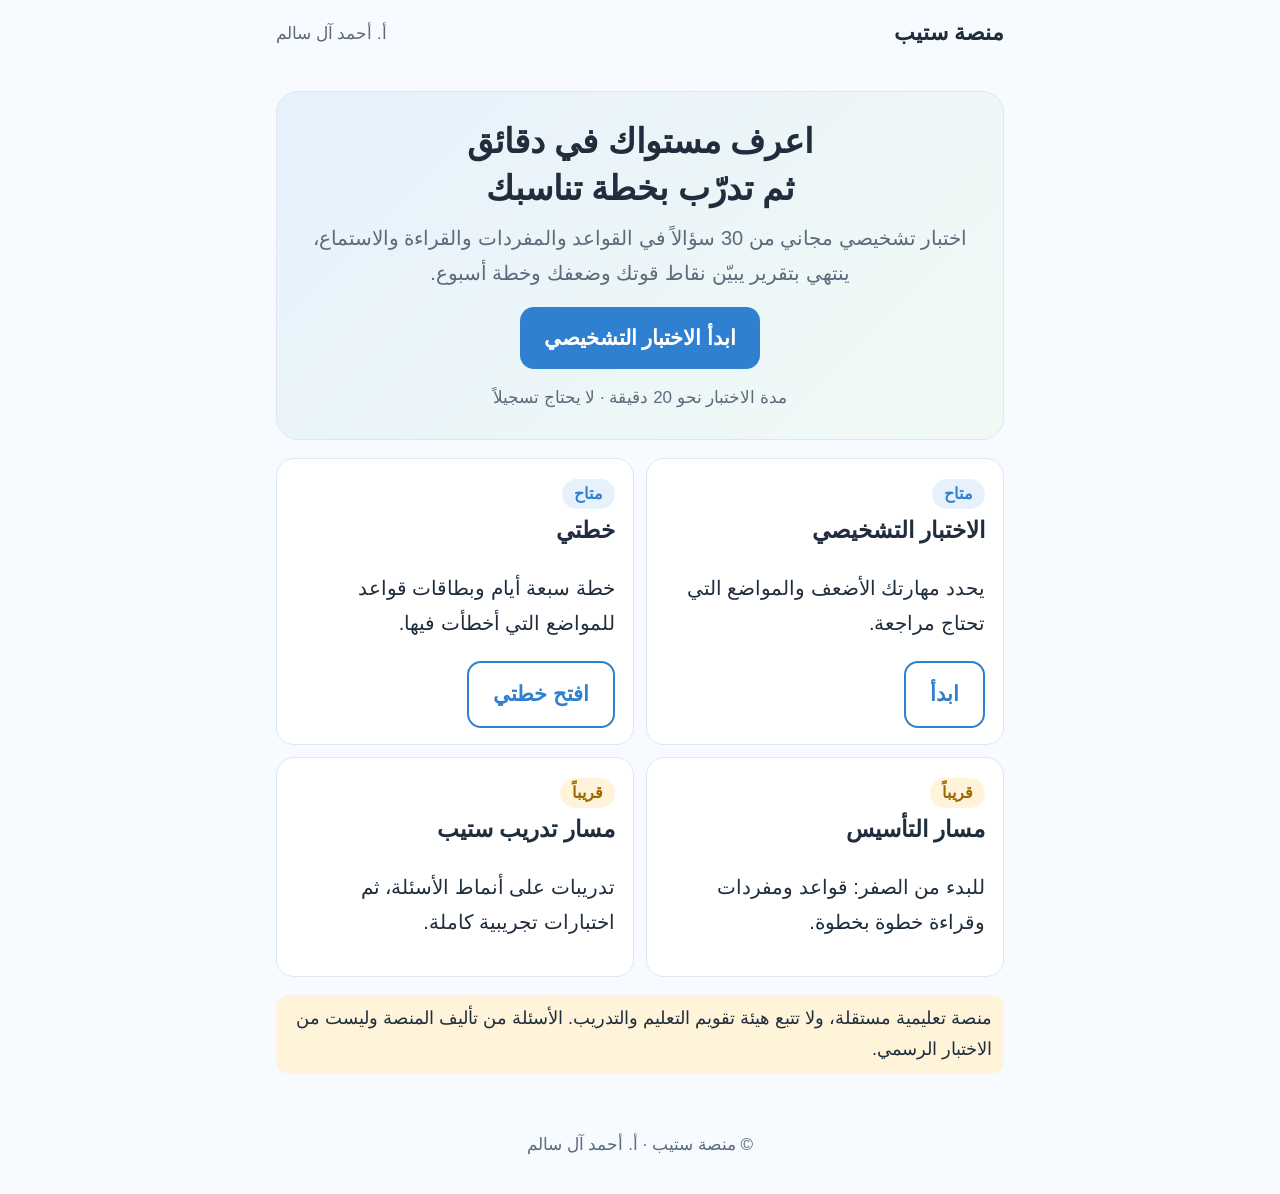
==== index.html @ e961922a "First version: home, diagnostic test, personal plan Co-Authored-By: Claude Sonnet 5.5 <noreply@anthr" ====
<!doctype html>
<html lang="ar" dir="rtl"><head><meta charset="utf-8"><meta name="viewport" content="width=device-width,initial-scale=1">
<title>منصة ستيب · تأسيس وتدريب</title>
<meta name="description" content="اختبار تشخيصي مجاني يكشف نقاط ضعفك في اللغة الإنجليزية، ثم خطة تدريب خاصة بك.">
<link rel="stylesheet" href="assets/style.css"></head><body>
<header class="top"><a href="./">منصة ستيب</a><small>أ. أحمد آل سالم</small></header>
<main class="wrap">
<section class="hero">
<h1>اعرف مستواك في دقائق<br>ثم تدرّب بخطة تناسبك</h1>
<p>اختبار تشخيصي مجاني من 30 سؤالاً في القواعد والمفردات والقراءة والاستماع، ينتهي بتقرير يبيّن نقاط قوتك وضعفك وخطة أسبوع.</p>
<a class="btn" href="test.html">ابدأ الاختبار التشخيصي</a>
<p style="margin:14px 0 0;font-size:.85rem">مدة الاختبار نحو 20 دقيقة · لا يحتاج تسجيلاً</p>
</section>
<div class="grid two">
<div class="card"><span class="tag">متاح</span><h3>الاختبار التشخيصي</h3><p>يحدد مهارتك الأضعف والمواضع التي تحتاج مراجعة.</p><a class="btn sec" href="test.html">ابدأ</a></div>
<div class="card"><span class="tag">متاح</span><h3>خطتي</h3><p>خطة سبعة أيام وبطاقات قواعد للمواضع التي أخطأت فيها.</p><a class="btn sec" href="plan.html">افتح خطتي</a></div>
<div class="card"><span class="tag soon">قريباً</span><h3>مسار التأسيس</h3><p>للبدء من الصفر: قواعد ومفردات وقراءة خطوة بخطوة.</p></div>
<div class="card"><span class="tag soon">قريباً</span><h3>مسار تدريب ستيب</h3><p>تدريبات على أنماط الأسئلة، ثم اختبارات تجريبية كاملة.</p></div>
</div>
<p class="note" style="margin-top:18px">منصة تعليمية مستقلة، ولا تتبع هيئة تقويم التعليم والتدريب. الأسئلة من تأليف المنصة وليست من الاختبار الرسمي.</p>
</main>
<footer>© منصة ستيب · أ. أحمد آل سالم</footer>
</body></html>
---- assets/style.css ----
:root{--bg:#f7fbff;--card:#fff;--ink:#1f2d3d;--mut:#5b6b7c;--line:#dbe7f3;--p:#2f80d1;--pl:#e6f1fc;--ok:#2e9e6b;--okl:#e4f6ec;--bad:#d9534f;--badl:#fdeaea;--warn:#e0a020;--warnl:#fff4d9}
*{box-sizing:border-box}
html{font-size:20px}
body{margin:0;background:var(--bg);color:var(--ink);font-family:"Tajawal","Segoe UI",Tahoma,Arial,sans-serif;line-height:1.75}
.wrap{max-width:760px;margin:0 auto;padding:16px}
header.top{display:flex;align-items:center;justify-content:space-between;padding:14px 16px;max-width:760px;margin:0 auto}
header.top a{color:var(--ink);text-decoration:none;font-weight:800;font-size:1.1rem}
header.top small{color:var(--mut)}
.hero{background:linear-gradient(135deg,#e6f1fc,#f1faf5);border:1px solid var(--line);border-radius:22px;padding:26px 20px;text-align:center;margin:8px 0 18px}
.hero h1{margin:0 0 8px;font-size:1.7rem;line-height:1.4}
.hero p{margin:0 0 16px;color:var(--mut)}
.btn{display:inline-block;background:var(--p);color:#fff;border:0;border-radius:14px;padding:13px 24px;font-size:1.05rem;font-weight:800;text-decoration:none;cursor:pointer;font-family:inherit}
.btn.sec{background:#fff;color:var(--p);border:2px solid var(--p)}
.btn.ok{background:var(--ok)}
.btn:disabled{opacity:.45;cursor:default}
.grid{display:grid;grid-template-columns:1fr;gap:12px}
@media(min-width:640px){.grid.two{grid-template-columns:1fr 1fr}}
.card{background:var(--card);border:1px solid var(--line);border-radius:18px;padding:16px 18px}
.card h2,.card h3{margin:0 0 6px}
.tag{display:inline-block;background:var(--pl);color:var(--p);border-radius:20px;padding:1px 12px;font-size:.8rem;font-weight:700}
.tag.soon{background:var(--warnl);color:#9a6a00}
.en{direction:ltr;text-align:left;unicode-bidi:isolate}
.q{font-size:1.15rem;margin:8px 0 14px}
.opts{display:grid;gap:10px}
.opt{direction:ltr;text-align:left;background:#fff;border:2px solid var(--line);border-radius:14px;padding:12px 14px;font-size:1.05rem;cursor:pointer;font-family:inherit;color:var(--ink)}
.opt:hover{border-color:var(--p)}
.opt.sel{border-color:var(--p);background:var(--pl)}
.bar{height:12px;background:#e8eef5;border-radius:10px;overflow:hidden}
.bar>i{display:block;height:100%;background:var(--p);border-radius:10px;transition:width .3s}
.nav{display:flex;justify-content:space-between;gap:10px;margin-top:16px;direction:ltr}
.pass{direction:ltr;text-align:left;background:#fffdf3;border:1px solid #f0e6b8;border-radius:14px;padding:12px 14px;margin-bottom:12px;font-size:1rem}
.skill{margin:12px 0}
.skill .row{display:flex;justify-content:space-between;font-weight:700}
.skill .bar>i.low{background:var(--bad)}.skill .bar>i.mid{background:var(--warn)}.skill .bar>i.high{background:var(--ok)}
.rule{border-right:5px solid var(--p);background:#fff;border-radius:12px;padding:10px 14px;margin:10px 0;border:1px solid var(--line);border-right:5px solid var(--p)}
.rule b{color:var(--p)}
.day{display:flex;gap:12px;align-items:flex-start;padding:10px 0;border-bottom:1px dashed var(--line)}
.day:last-child{border:0}
.day .n{background:var(--pl);color:var(--p);font-weight:800;border-radius:12px;min-width:68px;text-align:center;padding:2px 6px}
footer{text-align:center;color:var(--mut);font-size:.85rem;padding:22px 16px 34px}
.note{background:var(--warnl);border-radius:12px;padding:8px 12px;font-size:.9rem}
.audio{display:flex;gap:10px;align-items:center;flex-wrap:wrap;margin-bottom:12px}
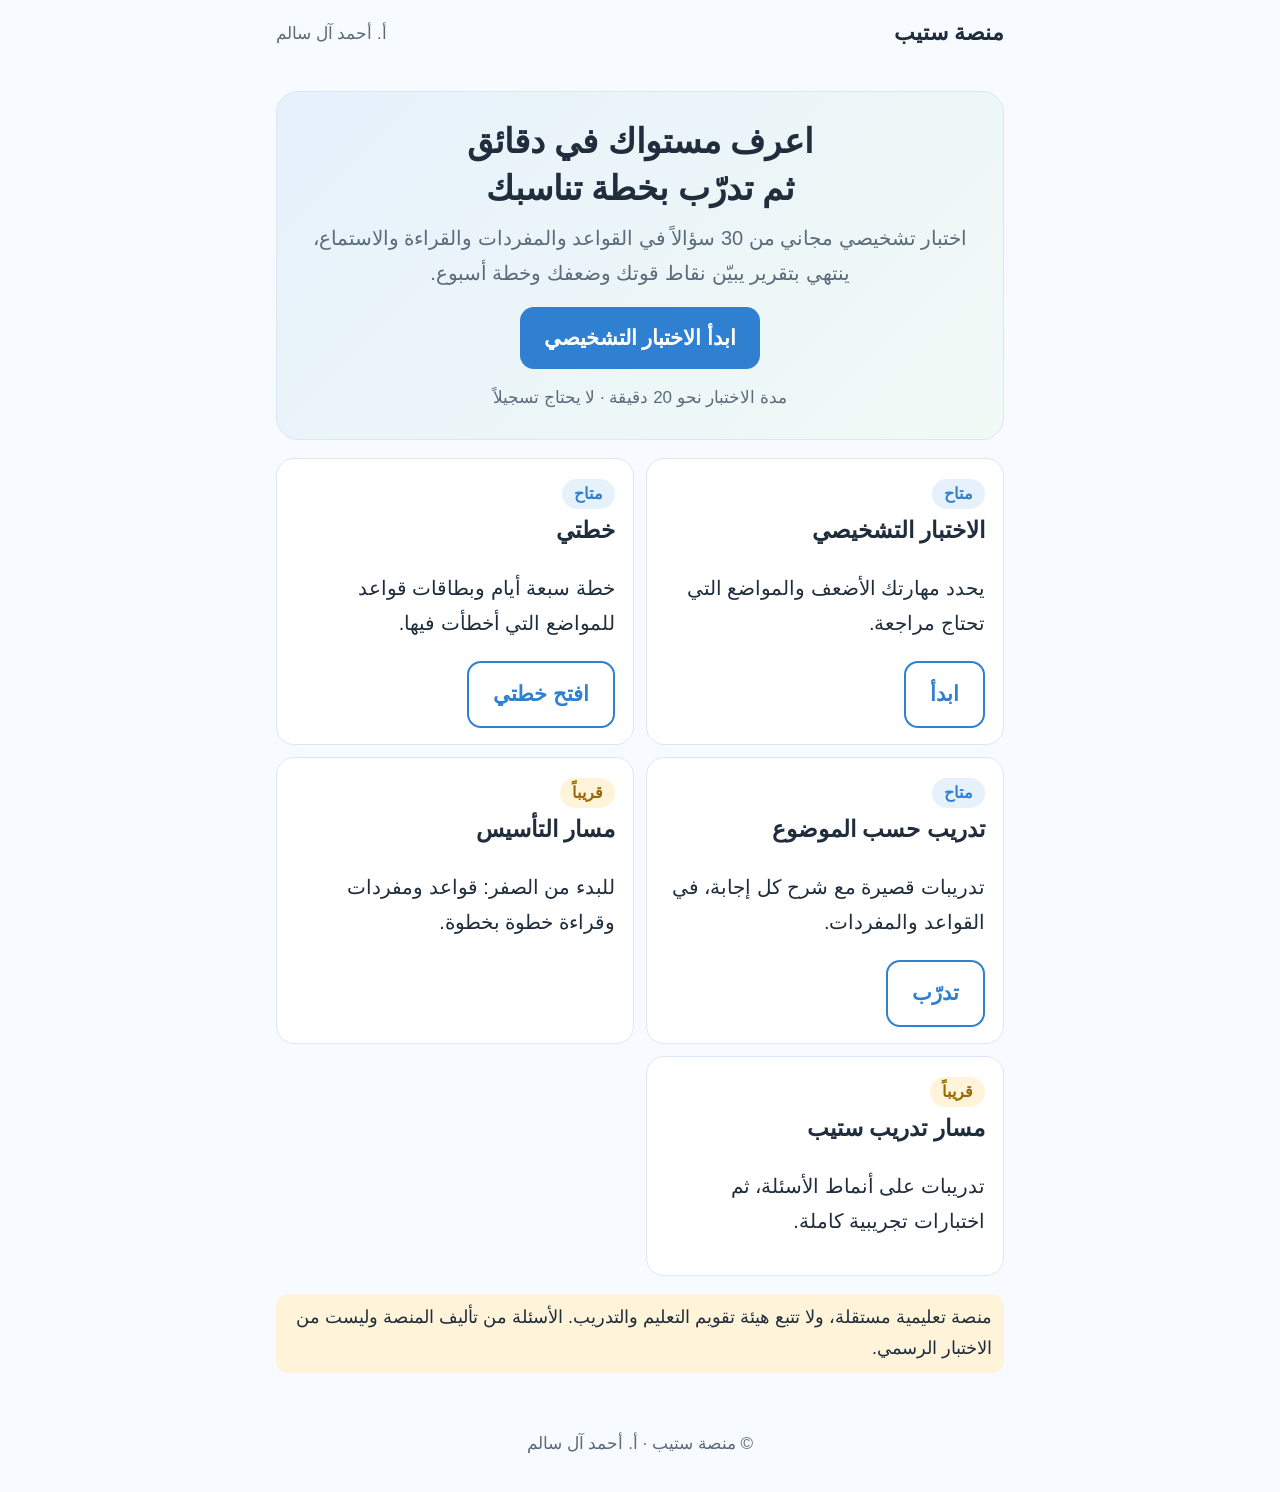
==== commit fd9e5ede: "Add topic practice (11 grammar topics + vocab) with explanations Co-Authored-By: Claude Sonnet 5.5 <" ====
--- a/index.html
+++ b/index.html
@@ -14,6 +14,7 @@
 <div class="grid two">
 <div class="card"><span class="tag">متاح</span><h3>الاختبار التشخيصي</h3><p>يحدد مهارتك الأضعف والمواضع التي تحتاج مراجعة.</p><a class="btn sec" href="test.html">ابدأ</a></div>
 <div class="card"><span class="tag">متاح</span><h3>خطتي</h3><p>خطة سبعة أيام وبطاقات قواعد للمواضع التي أخطأت فيها.</p><a class="btn sec" href="plan.html">افتح خطتي</a></div>
+<div class="card"><span class="tag">متاح</span><h3>تدريب حسب الموضوع</h3><p>تدريبات قصيرة مع شرح كل إجابة، في القواعد والمفردات.</p><a class="btn sec" href="practice.html">تدرّب</a></div>
 <div class="card"><span class="tag soon">قريباً</span><h3>مسار التأسيس</h3><p>للبدء من الصفر: قواعد ومفردات وقراءة خطوة بخطوة.</p></div>
 <div class="card"><span class="tag soon">قريباً</span><h3>مسار تدريب ستيب</h3><p>تدريبات على أنماط الأسئلة، ثم اختبارات تجريبية كاملة.</p></div>
 </div>
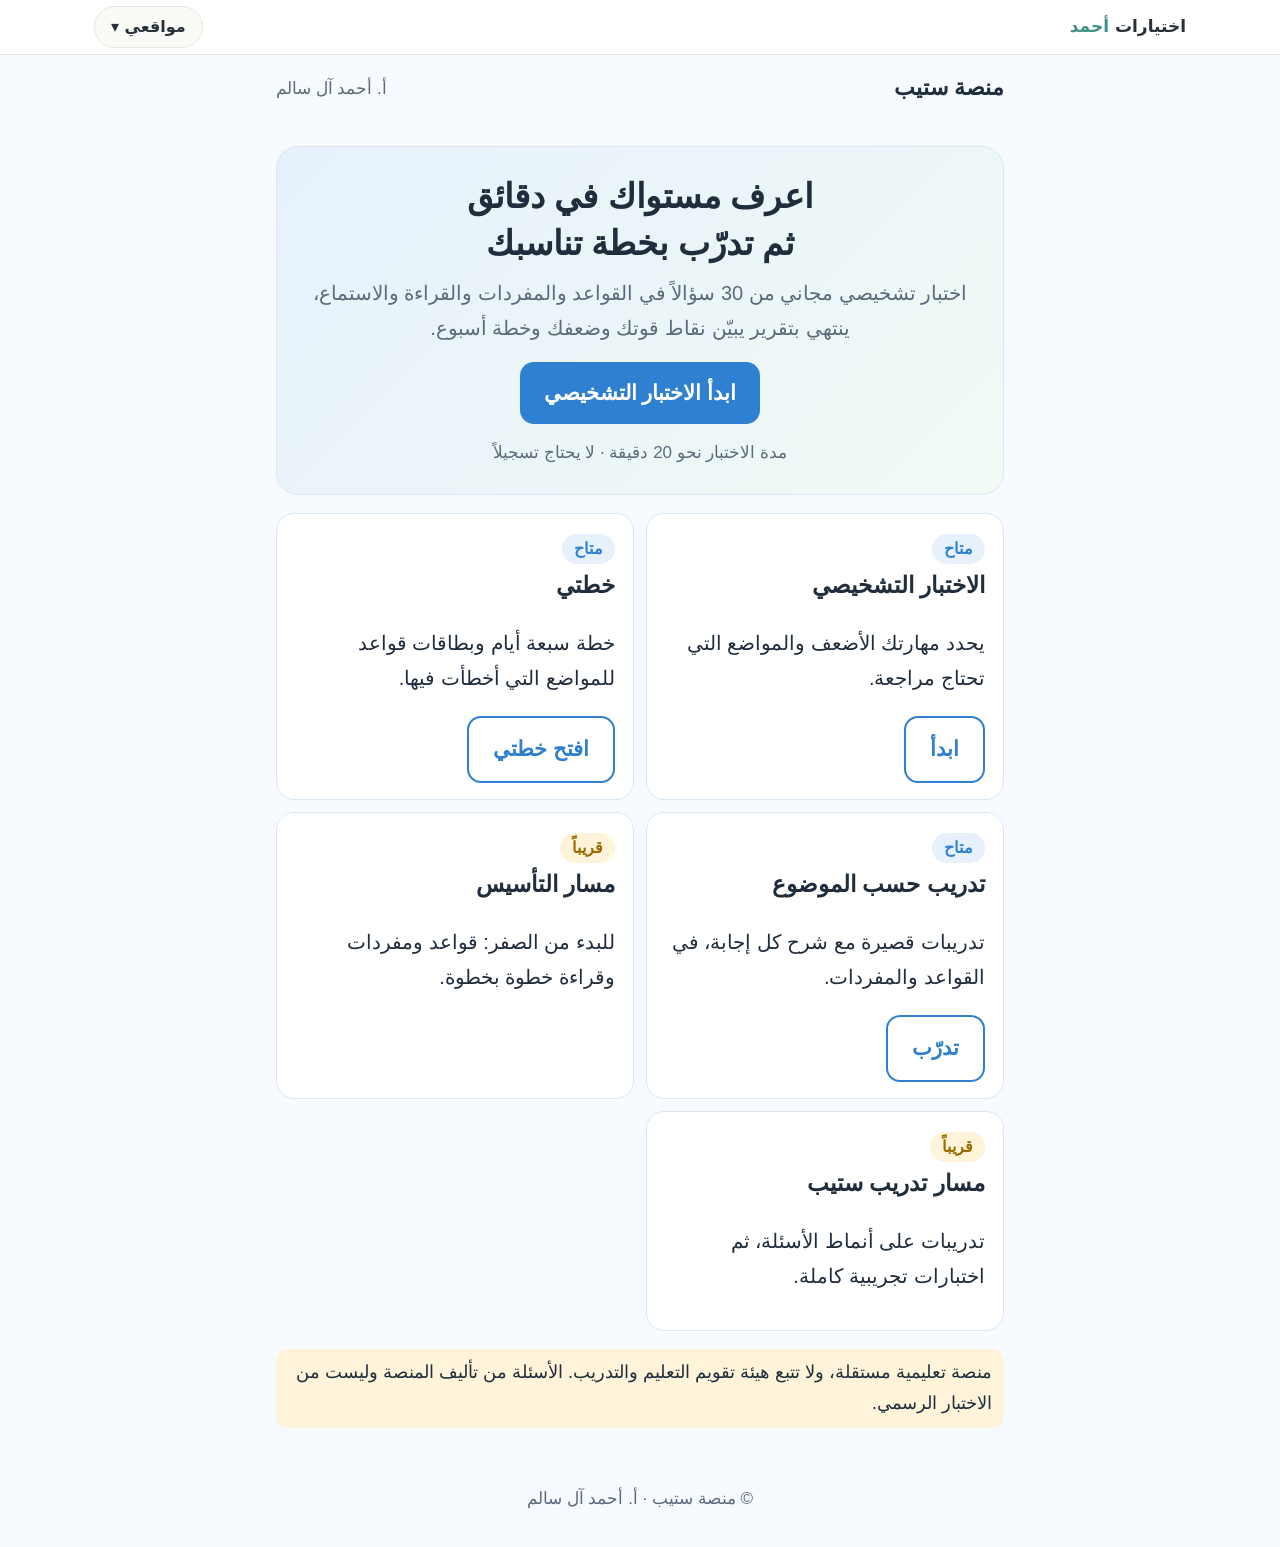
==== commit 0685f3ee: "Add unified Ahmed Choices top bar (My sites menu) Co-Authored-By: Claude Sonnet 5.5 <noreply@anthrop" ====
--- a/index.html
+++ b/index.html
@@ -21,4 +21,4 @@
 <p class="note" style="margin-top:18px">منصة تعليمية مستقلة، ولا تتبع هيئة تقويم التعليم والتدريب. الأسئلة من تأليف المنصة وليست من الاختبار الرسمي.</p>
 </main>
 <footer>© منصة ستيب · أ. أحمد آل سالم</footer>
-</body></html>
+<script src="assets/ahmed-shell.js"></script></body></html>
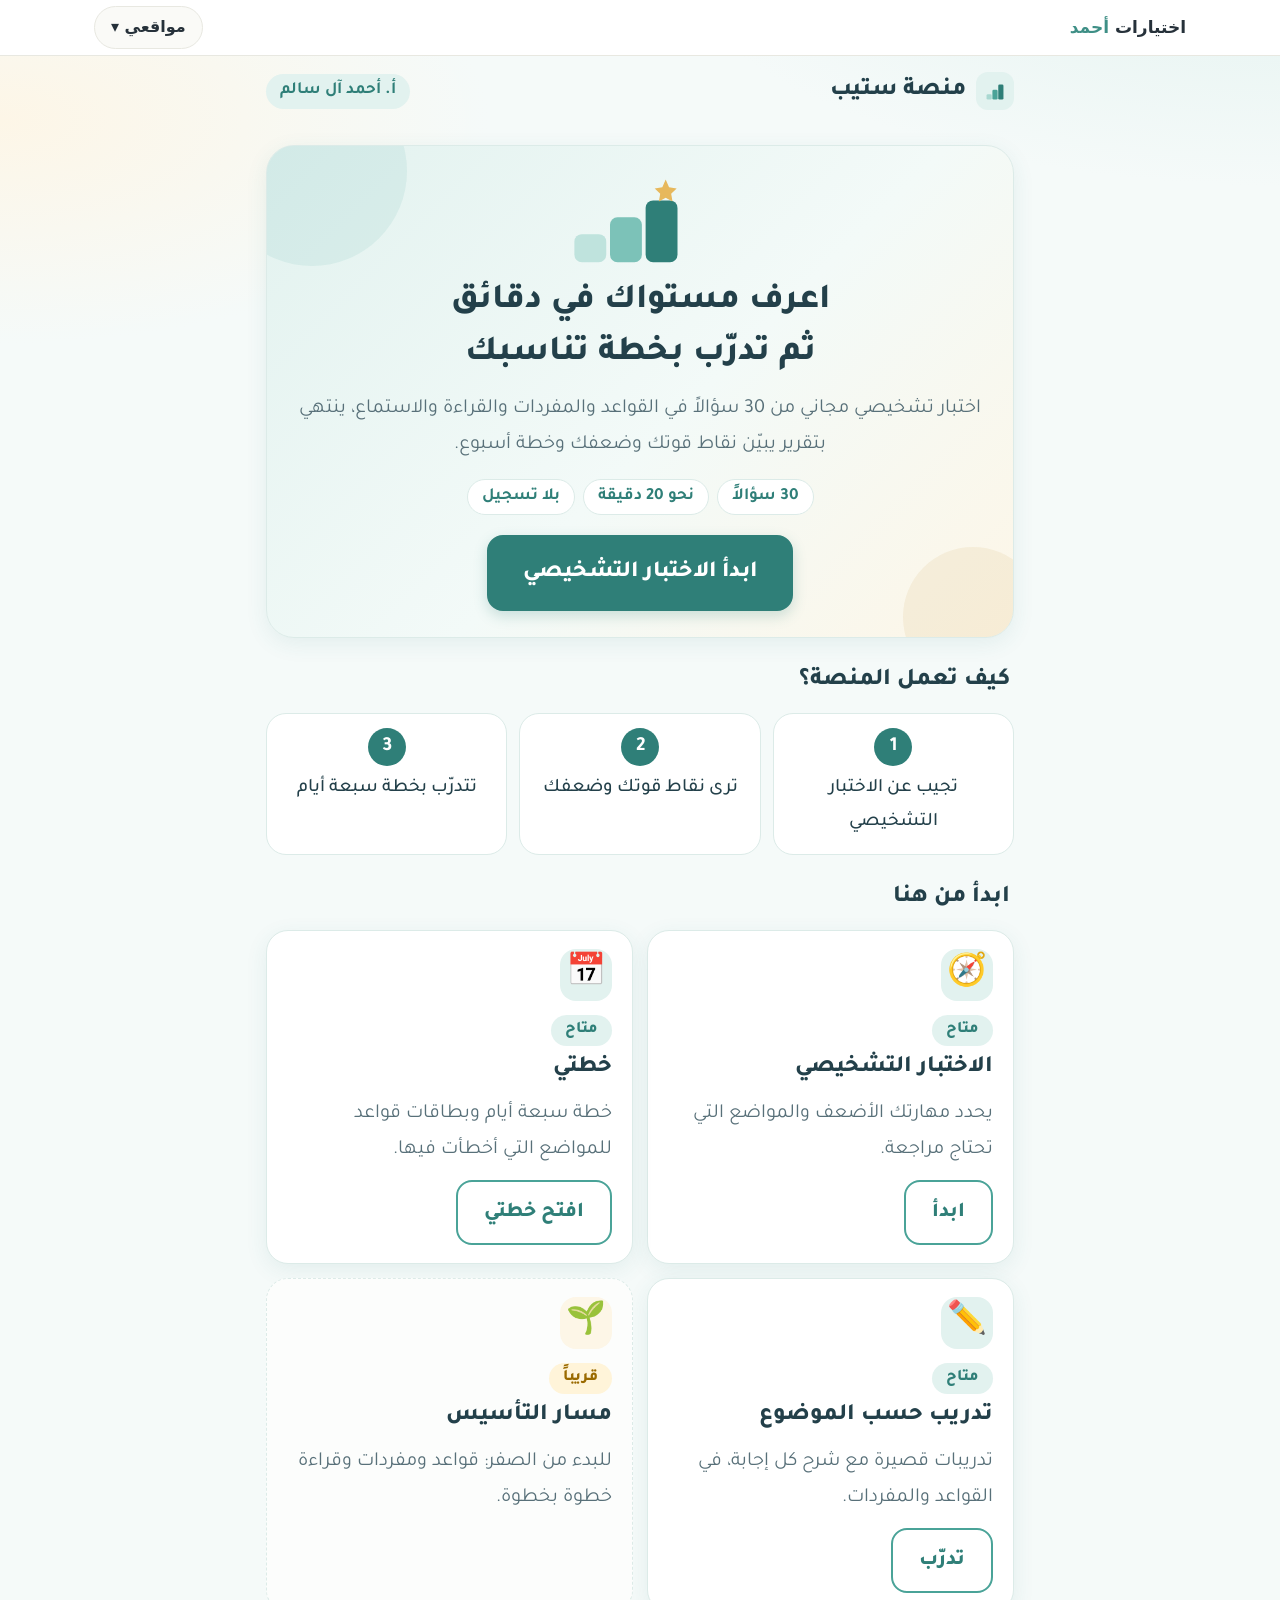
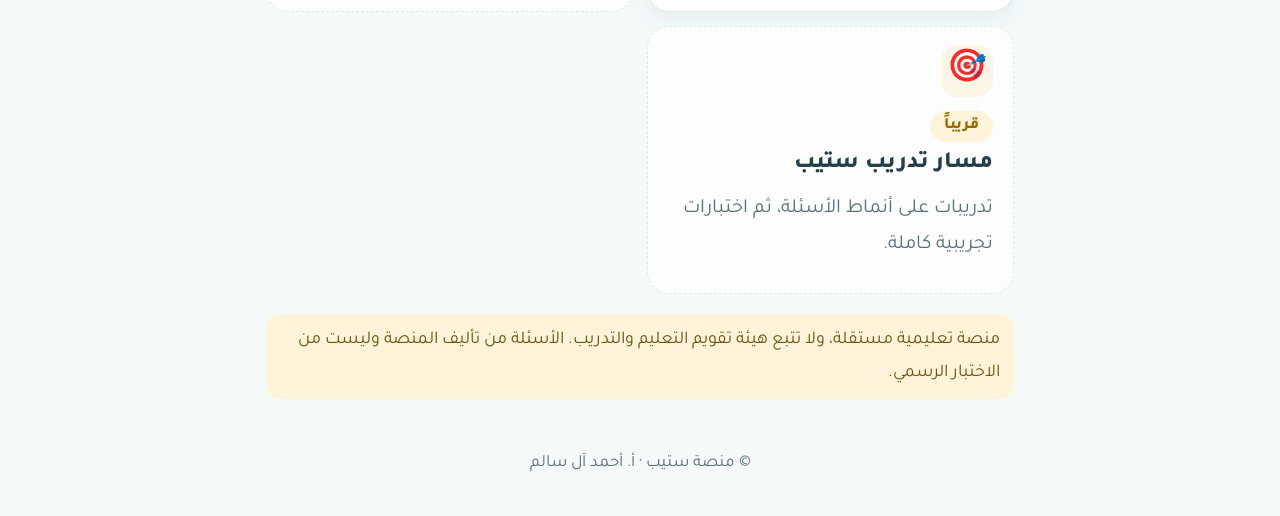
==== commit c88302c7: "Redesign: soft calming palette, larger type, refreshed home page" ====
--- a/index.html
+++ b/index.html
@@ -2,23 +2,39 @@
 <html lang="ar" dir="rtl"><head><meta charset="utf-8"><meta name="viewport" content="width=device-width,initial-scale=1">
 <title>منصة ستيب · تأسيس وتدريب</title>
 <meta name="description" content="اختبار تشخيصي مجاني يكشف نقاط ضعفك في اللغة الإنجليزية، ثم خطة تدريب خاصة بك.">
+<meta name="theme-color" content="#e2f2ef">
 <link rel="stylesheet" href="assets/style.css"></head><body>
 <header class="top"><a href="./">منصة ستيب</a><small>أ. أحمد آل سالم</small></header>
 <main class="wrap">
 <section class="hero">
+<svg class="stairs" viewBox="0 0 160 100" aria-hidden="true">
+<rect x="10" y="62" width="34" height="30" rx="8" fill="#bfe3dd"/>
+<rect x="48" y="44" width="34" height="48" rx="8" fill="#7cc2b8"/>
+<rect x="86" y="26" width="34" height="66" rx="8" fill="#2f7f78"/>
+<path d="M126 22l4 9 9 1.5-6.5 6.2 1.6 9.3-8.1-4.5-8.1 4.5 1.6-9.3-6.5-6.2 9-1.5z" fill="#e7b85c" transform="translate(-6 -16) scale(.9)"/>
+</svg>
 <h1>اعرف مستواك في دقائق<br>ثم تدرّب بخطة تناسبك</h1>
 <p>اختبار تشخيصي مجاني من 30 سؤالاً في القواعد والمفردات والقراءة والاستماع، ينتهي بتقرير يبيّن نقاط قوتك وضعفك وخطة أسبوع.</p>
-<a class="btn" href="test.html">ابدأ الاختبار التشخيصي</a>
-<p style="margin:14px 0 0;font-size:.85rem">مدة الاختبار نحو 20 دقيقة · لا يحتاج تسجيلاً</p>
+<div class="chips"><span class="chip">30 سؤالاً</span><span class="chip">نحو 20 دقيقة</span><span class="chip">بلا تسجيل</span></div>
+<a class="btn big" href="test.html">ابدأ الاختبار التشخيصي</a>
 </section>
+
+<h2 class="sec-title">كيف تعمل المنصة؟</h2>
+<div class="how">
+<div><b>1</b><span>تجيب عن الاختبار التشخيصي</span></div>
+<div><b>2</b><span>ترى نقاط قوتك وضعفك</span></div>
+<div><b>3</b><span>تتدرّب بخطة سبعة أيام</span></div>
+</div>
+
+<h2 class="sec-title">ابدأ من هنا</h2>
 <div class="grid two">
-<div class="card"><span class="tag">متاح</span><h3>الاختبار التشخيصي</h3><p>يحدد مهارتك الأضعف والمواضع التي تحتاج مراجعة.</p><a class="btn sec" href="test.html">ابدأ</a></div>
-<div class="card"><span class="tag">متاح</span><h3>خطتي</h3><p>خطة سبعة أيام وبطاقات قواعد للمواضع التي أخطأت فيها.</p><a class="btn sec" href="plan.html">افتح خطتي</a></div>
-<div class="card"><span class="tag">متاح</span><h3>تدريب حسب الموضوع</h3><p>تدريبات قصيرة مع شرح كل إجابة، في القواعد والمفردات.</p><a class="btn sec" href="practice.html">تدرّب</a></div>
-<div class="card"><span class="tag soon">قريباً</span><h3>مسار التأسيس</h3><p>للبدء من الصفر: قواعد ومفردات وقراءة خطوة بخطوة.</p></div>
-<div class="card"><span class="tag soon">قريباً</span><h3>مسار تدريب ستيب</h3><p>تدريبات على أنماط الأسئلة، ثم اختبارات تجريبية كاملة.</p></div>
+<a class="card" href="test.html" style="text-decoration:none;color:inherit"><div class="ico">🧭</div><span class="tag">متاح</span><h3>الاختبار التشخيصي</h3><p>يحدد مهارتك الأضعف والمواضع التي تحتاج مراجعة.</p><span class="btn sec">ابدأ</span></a>
+<a class="card" href="plan.html" style="text-decoration:none;color:inherit"><div class="ico">📅</div><span class="tag">متاح</span><h3>خطتي</h3><p>خطة سبعة أيام وبطاقات قواعد للمواضع التي أخطأت فيها.</p><span class="btn sec">افتح خطتي</span></a>
+<a class="card" href="practice.html" style="text-decoration:none;color:inherit"><div class="ico">✏️</div><span class="tag">متاح</span><h3>تدريب حسب الموضوع</h3><p>تدريبات قصيرة مع شرح كل إجابة، في القواعد والمفردات.</p><span class="btn sec">تدرّب</span></a>
+<div class="card soonc"><div class="ico">🌱</div><span class="tag soon">قريباً</span><h3>مسار التأسيس</h3><p>للبدء من الصفر: قواعد ومفردات وقراءة خطوة بخطوة.</p></div>
+<div class="card soonc"><div class="ico">🎯</div><span class="tag soon">قريباً</span><h3>مسار تدريب ستيب</h3><p>تدريبات على أنماط الأسئلة، ثم اختبارات تجريبية كاملة.</p></div>
 </div>
-<p class="note" style="margin-top:18px">منصة تعليمية مستقلة، ولا تتبع هيئة تقويم التعليم والتدريب. الأسئلة من تأليف المنصة وليست من الاختبار الرسمي.</p>
+<p class="note" style="margin-top:20px">منصة تعليمية مستقلة، ولا تتبع هيئة تقويم التعليم والتدريب. الأسئلة من تأليف المنصة وليست من الاختبار الرسمي.</p>
 </main>
 <footer>© منصة ستيب · أ. أحمد آل سالم</footer>
 <script src="assets/ahmed-shell.js"></script></body></html>
--- a/assets/style.css
+++ b/assets/style.css
@@ -1,42 +1,140 @@
-:root{--bg:#f7fbff;--card:#fff;--ink:#1f2d3d;--mut:#5b6b7c;--line:#dbe7f3;--p:#2f80d1;--pl:#e6f1fc;--ok:#2e9e6b;--okl:#e4f6ec;--bad:#d9534f;--badl:#fdeaea;--warn:#e0a020;--warnl:#fff4d9}
+/* منصة ستيب — تصميم هادئ بألوان فاتحة وخطوط كبيرة */
+@import url('https://fonts.googleapis.com/css2?family=Tajawal:wght@400;500;700;800&display=swap');
+
+:root{
+  --bg:#f5faf9;
+  --card:#ffffff;
+  --ink:#23404a;
+  --mut:#587079;
+  --line:#dcebe8;
+  --p:#2f7f78;          /* أخضر مزرق هادئ */
+  --p2:#4aa398;
+  --pl:#e2f2ef;
+  --sand:#fdf6e7;
+  --sandd:#b9812a;
+  --ok:#2e9e6b;--okl:#e4f6ec;
+  --bad:#d9645f;--badl:#fdeeed;
+  --warn:#e0a020;--warnl:#fff4d9;
+  --shadow:0 6px 22px rgba(47,127,120,.09);
+  --shadow2:0 10px 28px rgba(47,127,120,.16);
+}
 *{box-sizing:border-box}
-html{font-size:20px}
-body{margin:0;background:var(--bg);color:var(--ink);font-family:"Tajawal","Segoe UI",Tahoma,Arial,sans-serif;line-height:1.75}
-.wrap{max-width:760px;margin:0 auto;padding:16px}
-header.top{display:flex;align-items:center;justify-content:space-between;padding:14px 16px;max-width:760px;margin:0 auto}
-header.top a{color:var(--ink);text-decoration:none;font-weight:800;font-size:1.1rem}
-header.top small{color:var(--mut)}
-.hero{background:linear-gradient(135deg,#e6f1fc,#f1faf5);border:1px solid var(--line);border-radius:22px;padding:26px 20px;text-align:center;margin:8px 0 18px}
-.hero h1{margin:0 0 8px;font-size:1.7rem;line-height:1.4}
+html{font-size:20px;scroll-behavior:smooth}
+body{
+  margin:0;color:var(--ink);line-height:1.8;
+  font-family:"Tajawal","Segoe UI",Tahoma,Arial,sans-serif;
+  background:
+    radial-gradient(900px 380px at 100% -80px,#e2f2ef 0,transparent 70%),
+    radial-gradient(700px 320px at 0 120px,#fdf6e7 0,transparent 70%),
+    var(--bg);
+  background-repeat:no-repeat;
+}
+a{color:var(--p)}
+.wrap{max-width:780px;margin:0 auto;padding:16px 16px 8px}
+
+/* الترويسة */
+header.top{display:flex;align-items:center;justify-content:space-between;padding:14px 16px 6px;max-width:780px;margin:0 auto}
+header.top a{color:var(--ink);text-decoration:none;font-weight:800;font-size:1.2rem;display:flex;align-items:center;gap:10px}
+header.top a:first-child::before{
+  content:"";width:38px;height:38px;border-radius:12px;flex:none;
+  background:#e2f2ef url("data:image/svg+xml,%3Csvg xmlns='http://www.w3.org/2000/svg' viewBox='0 0 40 40'%3E%3Crect x='7' y='25' width='8' height='8' rx='2' fill='%23a9d8d1'/%3E%3Crect x='16' y='18' width='8' height='15' rx='2' fill='%234aa398'/%3E%3Crect x='25' y='10' width='8' height='23' rx='2' fill='%232f7f78'/%3E%3C/svg%3E") center/26px no-repeat;
+}
+header.top small{color:var(--p);background:var(--pl);border-radius:20px;padding:2px 14px;font-weight:700;font-size:.85rem}
+
+/* البطل */
+.hero{
+  position:relative;overflow:hidden;text-align:center;margin:10px 0 18px;
+  background:linear-gradient(135deg,#e2f2ef 0%,#f3faf8 55%,#fdf6e7 100%);
+  border:1px solid var(--line);border-radius:28px;padding:30px 20px 26px;box-shadow:var(--shadow);
+}
+.hero::before,.hero::after{content:"";position:absolute;border-radius:50%;pointer-events:none}
+.hero::before{width:190px;height:190px;background:rgba(74,163,152,.10);top:-70px;left:-50px}
+.hero::after{width:140px;height:140px;background:rgba(185,129,42,.09);bottom:-50px;right:-30px}
+.hero>*{position:relative;z-index:1}
+.hero h1{margin:0 0 10px;font-size:1.75rem;line-height:1.5;font-weight:800}
 .hero p{margin:0 0 16px;color:var(--mut)}
-.btn{display:inline-block;background:var(--p);color:#fff;border:0;border-radius:14px;padding:13px 24px;font-size:1.05rem;font-weight:800;text-decoration:none;cursor:pointer;font-family:inherit}
-.btn.sec{background:#fff;color:var(--p);border:2px solid var(--p)}
-.btn.ok{background:var(--ok)}
-.btn:disabled{opacity:.45;cursor:default}
-.grid{display:grid;grid-template-columns:1fr;gap:12px}
+.hero svg.stairs{width:150px;height:auto;display:block;margin:0 auto 6px}
+.chips{display:flex;flex-wrap:wrap;justify-content:center;gap:8px;margin:0 0 20px}
+.chip{background:#fff;border:1px solid var(--line);border-radius:30px;padding:2px 14px;font-size:.85rem;font-weight:700;color:var(--p)}
+
+/* الأزرار */
+.btn{
+  display:inline-block;background:var(--p);color:#fff;border:2px solid var(--p);border-radius:16px;
+  padding:12px 26px;font-size:1.05rem;font-weight:800;text-decoration:none;cursor:pointer;font-family:inherit;
+  box-shadow:0 5px 14px rgba(47,127,120,.22);transition:transform .15s,box-shadow .15s,background .15s;
+}
+.btn:hover{transform:translateY(-2px);box-shadow:0 8px 18px rgba(47,127,120,.28)}
+.btn.sec{background:#fff;color:var(--p);border:2px solid var(--p2);box-shadow:none}
+.btn.sec:hover{background:var(--pl)}
+.btn.ok{background:var(--ok);border-color:var(--ok)}
+.btn:disabled{opacity:.45;cursor:default;transform:none;box-shadow:none}
+.btn.big{padding:15px 34px;font-size:1.15rem}
+
+/* الشبكة والبطاقات */
+.grid{display:grid;grid-template-columns:1fr;gap:14px}
 @media(min-width:640px){.grid.two{grid-template-columns:1fr 1fr}}
-.card{background:var(--card);border:1px solid var(--line);border-radius:18px;padding:16px 18px}
-.card h2,.card h3{margin:0 0 6px}
-.tag{display:inline-block;background:var(--pl);color:var(--p);border-radius:20px;padding:1px 12px;font-size:.8rem;font-weight:700}
+.card{
+  background:var(--card);border:1px solid var(--line);border-radius:22px;padding:18px 20px;
+  box-shadow:var(--shadow);transition:transform .18s,box-shadow .18s,border-color .18s;
+}
+a.card:hover{transform:translateY(-3px);box-shadow:var(--shadow2);border-color:var(--p2)}
+.card h2,.card h3{margin:0 0 6px;font-weight:800}
+.card p{margin:0 0 12px;color:var(--mut)}
+.card .ico{
+  width:52px;height:52px;border-radius:16px;background:var(--pl);display:flex;align-items:center;justify-content:center;
+  font-size:1.6rem;margin-bottom:10px;
+}
+.card.soonc{background:#fcfdfc;box-shadow:none;border-style:dashed}
+.card.soonc .ico{background:var(--sand)}
+.tag{display:inline-block;background:var(--pl);color:var(--p);border-radius:20px;padding:1px 14px;font-size:.8rem;font-weight:800}
 .tag.soon{background:var(--warnl);color:#9a6a00}
+
+/* خطوات "كيف تعمل المنصة" */
+.how{display:grid;gap:12px;margin:0 0 18px}
+@media(min-width:640px){.how{grid-template-columns:repeat(3,1fr)}}
+.how div{display:flex;align-items:center;gap:14px;background:#fff;border:1px solid var(--line);border-radius:20px;padding:10px 16px}
+.how b{display:flex;flex:none;width:38px;height:38px;border-radius:50%;background:var(--p);color:#fff;align-items:center;justify-content:center}
+.how span{color:var(--ink);font-size:.95rem;font-weight:500}
+@media(min-width:640px){.how div{flex-direction:column;text-align:center;padding:14px 16px;gap:6px}}
+.sec-title{margin:22px 4px 10px;font-size:1.2rem;font-weight:800}
+
+/* الأسئلة */
 .en{direction:ltr;text-align:left;unicode-bidi:isolate}
-.q{font-size:1.15rem;margin:8px 0 14px}
+.q{font-size:1.2rem;margin:10px 0 16px;line-height:1.7;font-weight:500}
 .opts{display:grid;gap:10px}
-.opt{direction:ltr;text-align:left;background:#fff;border:2px solid var(--line);border-radius:14px;padding:12px 14px;font-size:1.05rem;cursor:pointer;font-family:inherit;color:var(--ink)}
-.opt:hover{border-color:var(--p)}
-.opt.sel{border-color:var(--p);background:var(--pl)}
-.bar{height:12px;background:#e8eef5;border-radius:10px;overflow:hidden}
-.bar>i{display:block;height:100%;background:var(--p);border-radius:10px;transition:width .3s}
-.nav{display:flex;justify-content:space-between;gap:10px;margin-top:16px;direction:ltr}
-.pass{direction:ltr;text-align:left;background:#fffdf3;border:1px solid #f0e6b8;border-radius:14px;padding:12px 14px;margin-bottom:12px;font-size:1rem}
-.skill{margin:12px 0}
-.skill .row{display:flex;justify-content:space-between;font-weight:700}
-.skill .bar>i.low{background:var(--bad)}.skill .bar>i.mid{background:var(--warn)}.skill .bar>i.high{background:var(--ok)}
-.rule{border-right:5px solid var(--p);background:#fff;border-radius:12px;padding:10px 14px;margin:10px 0;border:1px solid var(--line);border-right:5px solid var(--p)}
+.opt{
+  direction:ltr;text-align:left;background:#fff;border:2px solid var(--line);border-radius:16px;
+  padding:13px 16px;font-size:1.05rem;cursor:pointer;font-family:inherit;color:var(--ink);min-height:54px;
+  transition:border-color .15s,background .15s,transform .1s;
+}
+.opt:hover:not(:disabled){border-color:var(--p2);background:#f6fbfa}
+.opt:active:not(:disabled){transform:scale(.99)}
+.opt.sel{border-color:var(--p);background:var(--pl);font-weight:700}
+.opt:disabled{cursor:default;color:var(--ink)}
+.bar{height:14px;background:#e3efec;border-radius:10px;overflow:hidden}
+.bar>i{display:block;height:100%;background:linear-gradient(90deg,var(--p2),var(--p));border-radius:10px;transition:width .35s}
+.nav{display:flex;justify-content:space-between;gap:10px;margin-top:18px;direction:ltr}
+.pass{direction:ltr;text-align:left;background:var(--sand);border:1px solid #f1e3bd;border-radius:16px;padding:14px 16px;margin-bottom:12px;font-size:1rem;line-height:1.8}
+
+/* التقرير والخطة */
+.skill{margin:14px 0}
+.skill .row{display:flex;justify-content:space-between;font-weight:700;margin-bottom:4px}
+.skill .bar>i.low{background:linear-gradient(90deg,#e49390,var(--bad))}
+.skill .bar>i.mid{background:linear-gradient(90deg,#efc66a,var(--warn))}
+.skill .bar>i.high{background:linear-gradient(90deg,#6fcb9d,var(--ok))}
+.rule{background:#fbfdfc;border:1px solid var(--line);border-right:6px solid var(--p2);border-radius:16px;padding:12px 16px;margin:12px 0}
 .rule b{color:var(--p)}
-.day{display:flex;gap:12px;align-items:flex-start;padding:10px 0;border-bottom:1px dashed var(--line)}
+.day{display:flex;gap:14px;align-items:flex-start;padding:12px 0;border-bottom:1px dashed var(--line)}
 .day:last-child{border:0}
-.day .n{background:var(--pl);color:var(--p);font-weight:800;border-radius:12px;min-width:68px;text-align:center;padding:2px 6px}
-footer{text-align:center;color:var(--mut);font-size:.85rem;padding:22px 16px 34px}
-.note{background:var(--warnl);border-radius:12px;padding:8px 12px;font-size:.9rem}
+.day .n{background:var(--pl);color:var(--p);font-weight:800;border-radius:14px;min-width:76px;text-align:center;padding:2px 8px;flex:none}
+footer{text-align:center;color:var(--mut);font-size:.85rem;padding:24px 16px 36px}
+.note{background:var(--warnl);border-radius:14px;padding:10px 14px;font-size:.9rem;color:#6d5410}
 .audio{display:flex;gap:10px;align-items:center;flex-wrap:wrap;margin-bottom:12px}
+
+:focus-visible{outline:3px solid #8cc9c1;outline-offset:2px}
+@media(max-width:480px){
+  .hero{padding:24px 14px 22px;border-radius:24px}
+  .hero h1{font-size:1.5rem}
+  .btn.big{width:100%}
+}
+@media(prefers-reduced-motion:reduce){*{transition:none!important;scroll-behavior:auto!important}}
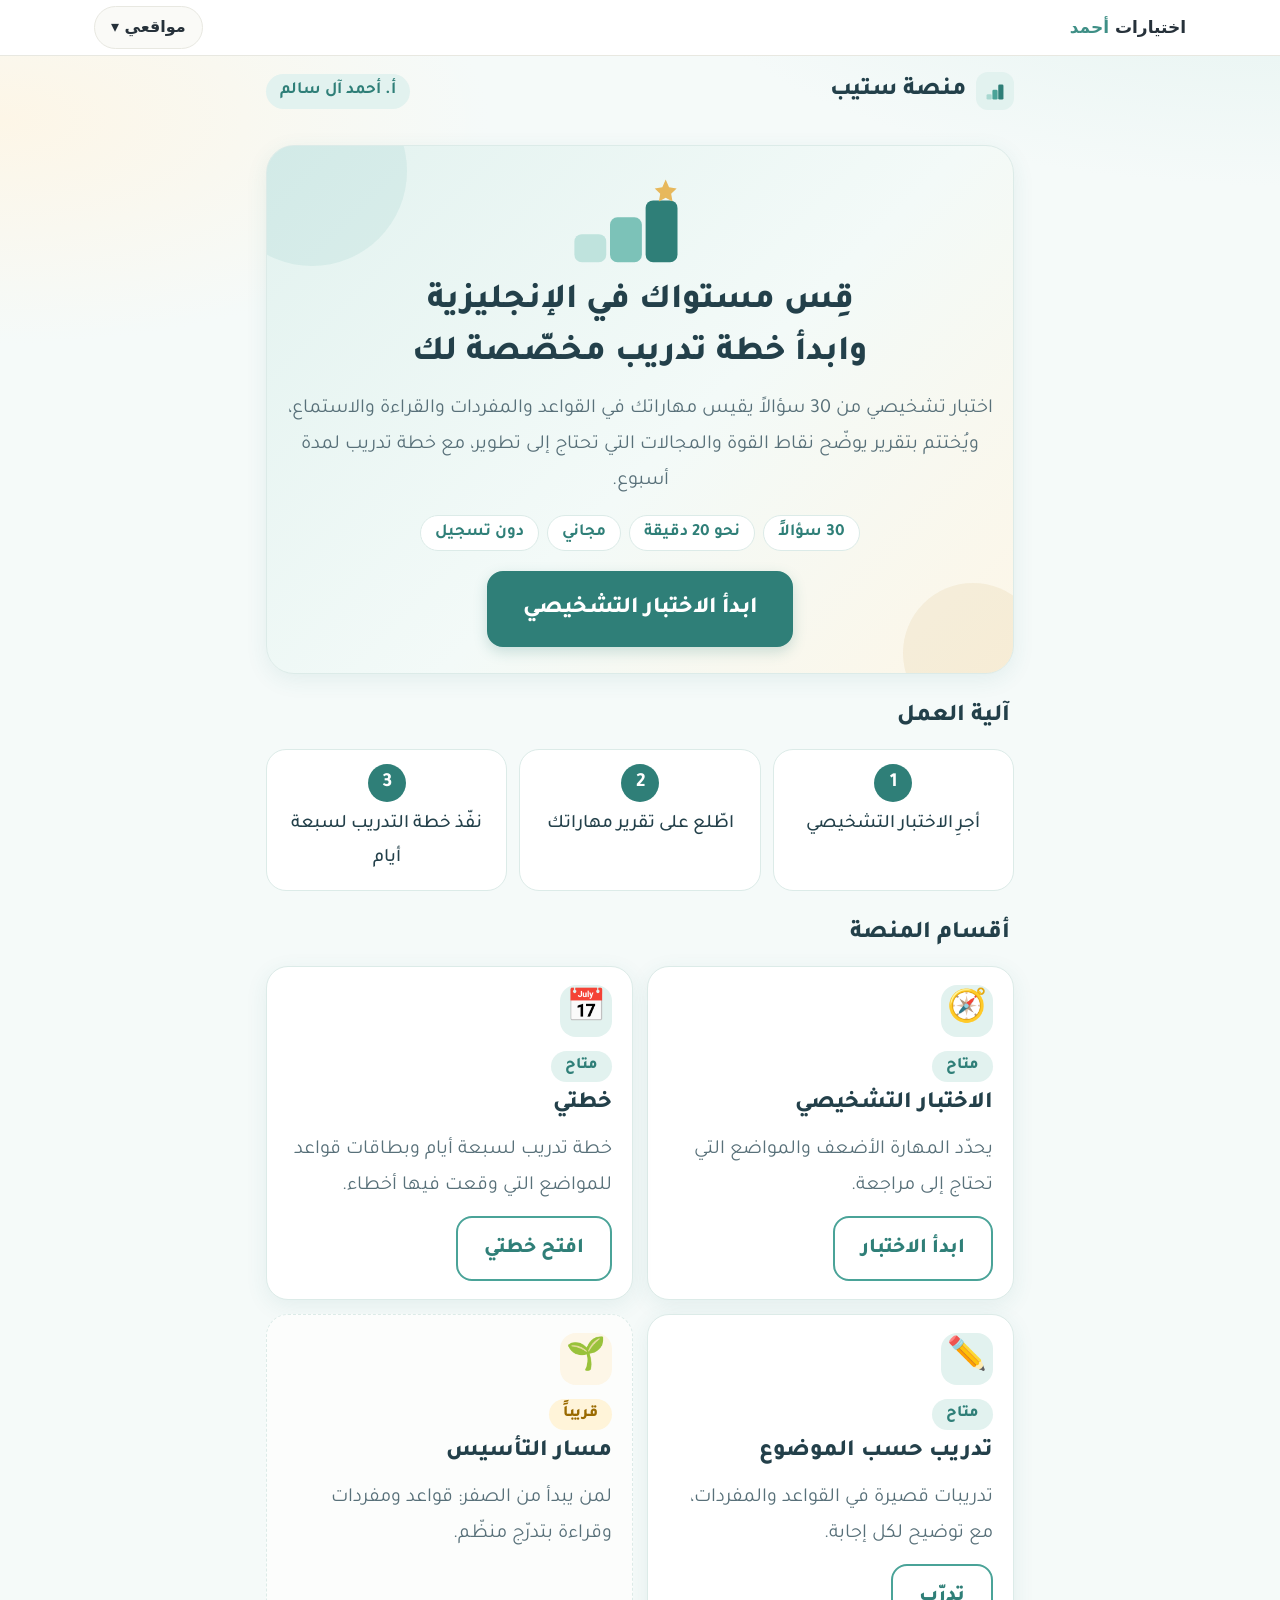
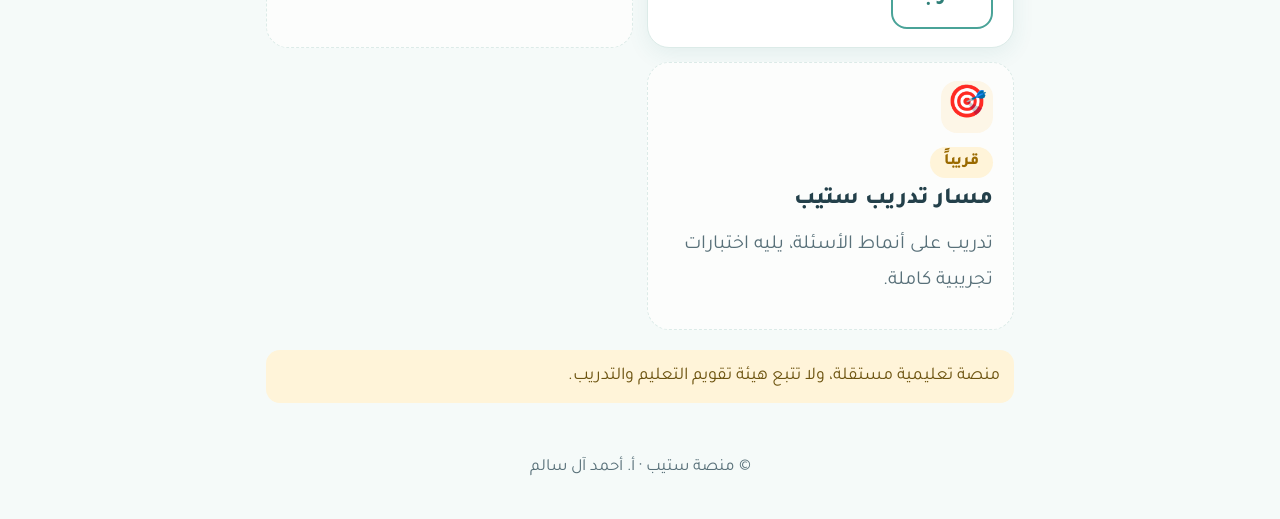
==== commit d5a128cc: "Professional copy, remove disclaimer sentence, add visitor counter Co-Authored-By: Claude Sonnet 5.5" ====
--- a/index.html
+++ b/index.html
@@ -1,7 +1,7 @@
 <!doctype html>
 <html lang="ar" dir="rtl"><head><meta charset="utf-8"><meta name="viewport" content="width=device-width,initial-scale=1">
 <title>منصة ستيب · تأسيس وتدريب</title>
-<meta name="description" content="اختبار تشخيصي مجاني يكشف نقاط ضعفك في اللغة الإنجليزية، ثم خطة تدريب خاصة بك.">
+<meta name="description" content="اختبار تشخيصي مجاني يقيس مستواك في اللغة الإنجليزية، ويزوّدك بتقرير مفصّل وخطة تدريب أسبوعية مخصّصة.">
 <meta name="theme-color" content="#e2f2ef">
 <link rel="stylesheet" href="assets/style.css"></head><body>
 <header class="top"><a href="./">منصة ستيب</a><small>أ. أحمد آل سالم</small></header>
@@ -13,28 +13,28 @@
 <rect x="86" y="26" width="34" height="66" rx="8" fill="#2f7f78"/>
 <path d="M126 22l4 9 9 1.5-6.5 6.2 1.6 9.3-8.1-4.5-8.1 4.5 1.6-9.3-6.5-6.2 9-1.5z" fill="#e7b85c" transform="translate(-6 -16) scale(.9)"/>
 </svg>
-<h1>اعرف مستواك في دقائق<br>ثم تدرّب بخطة تناسبك</h1>
-<p>اختبار تشخيصي مجاني من 30 سؤالاً في القواعد والمفردات والقراءة والاستماع، ينتهي بتقرير يبيّن نقاط قوتك وضعفك وخطة أسبوع.</p>
-<div class="chips"><span class="chip">30 سؤالاً</span><span class="chip">نحو 20 دقيقة</span><span class="chip">بلا تسجيل</span></div>
+<h1>قِس مستواك في الإنجليزية<br>وابدأ خطة تدريب مخصّصة لك</h1>
+<p>اختبار تشخيصي من 30 سؤالاً يقيس مهاراتك في القواعد والمفردات والقراءة والاستماع، ويُختتم بتقرير يوضّح نقاط القوة والمجالات التي تحتاج إلى تطوير، مع خطة تدريب لمدة أسبوع.</p>
+<div class="chips"><span class="chip">30 سؤالاً</span><span class="chip">نحو 20 دقيقة</span><span class="chip">مجاني</span><span class="chip">دون تسجيل</span></div>
 <a class="btn big" href="test.html">ابدأ الاختبار التشخيصي</a>
 </section>
 
-<h2 class="sec-title">كيف تعمل المنصة؟</h2>
+<h2 class="sec-title">آلية العمل</h2>
 <div class="how">
-<div><b>1</b><span>تجيب عن الاختبار التشخيصي</span></div>
-<div><b>2</b><span>ترى نقاط قوتك وضعفك</span></div>
-<div><b>3</b><span>تتدرّب بخطة سبعة أيام</span></div>
+<div><b>1</b><span>أجرِ الاختبار التشخيصي</span></div>
+<div><b>2</b><span>اطّلع على تقرير مهاراتك</span></div>
+<div><b>3</b><span>نفّذ خطة التدريب لسبعة أيام</span></div>
 </div>
 
-<h2 class="sec-title">ابدأ من هنا</h2>
+<h2 class="sec-title">أقسام المنصة</h2>
 <div class="grid two">
-<a class="card" href="test.html" style="text-decoration:none;color:inherit"><div class="ico">🧭</div><span class="tag">متاح</span><h3>الاختبار التشخيصي</h3><p>يحدد مهارتك الأضعف والمواضع التي تحتاج مراجعة.</p><span class="btn sec">ابدأ</span></a>
-<a class="card" href="plan.html" style="text-decoration:none;color:inherit"><div class="ico">📅</div><span class="tag">متاح</span><h3>خطتي</h3><p>خطة سبعة أيام وبطاقات قواعد للمواضع التي أخطأت فيها.</p><span class="btn sec">افتح خطتي</span></a>
-<a class="card" href="practice.html" style="text-decoration:none;color:inherit"><div class="ico">✏️</div><span class="tag">متاح</span><h3>تدريب حسب الموضوع</h3><p>تدريبات قصيرة مع شرح كل إجابة، في القواعد والمفردات.</p><span class="btn sec">تدرّب</span></a>
-<div class="card soonc"><div class="ico">🌱</div><span class="tag soon">قريباً</span><h3>مسار التأسيس</h3><p>للبدء من الصفر: قواعد ومفردات وقراءة خطوة بخطوة.</p></div>
-<div class="card soonc"><div class="ico">🎯</div><span class="tag soon">قريباً</span><h3>مسار تدريب ستيب</h3><p>تدريبات على أنماط الأسئلة، ثم اختبارات تجريبية كاملة.</p></div>
+<a class="card" href="test.html" style="text-decoration:none;color:inherit"><div class="ico">🧭</div><span class="tag">متاح</span><h3>الاختبار التشخيصي</h3><p>يحدّد المهارة الأضعف والمواضع التي تحتاج إلى مراجعة.</p><span class="btn sec">ابدأ الاختبار</span></a>
+<a class="card" href="plan.html" style="text-decoration:none;color:inherit"><div class="ico">📅</div><span class="tag">متاح</span><h3>خطتي</h3><p>خطة تدريب لسبعة أيام وبطاقات قواعد للمواضع التي وقعت فيها أخطاء.</p><span class="btn sec">افتح خطتي</span></a>
+<a class="card" href="practice.html" style="text-decoration:none;color:inherit"><div class="ico">✏️</div><span class="tag">متاح</span><h3>تدريب حسب الموضوع</h3><p>تدريبات قصيرة في القواعد والمفردات، مع توضيح لكل إجابة.</p><span class="btn sec">تدرّب</span></a>
+<div class="card soonc"><div class="ico">🌱</div><span class="tag soon">قريباً</span><h3>مسار التأسيس</h3><p>لمن يبدأ من الصفر: قواعد ومفردات وقراءة بتدرّج منظّم.</p></div>
+<div class="card soonc"><div class="ico">🎯</div><span class="tag soon">قريباً</span><h3>مسار تدريب ستيب</h3><p>تدريب على أنماط الأسئلة، يليه اختبارات تجريبية كاملة.</p></div>
 </div>
-<p class="note" style="margin-top:20px">منصة تعليمية مستقلة، ولا تتبع هيئة تقويم التعليم والتدريب. الأسئلة من تأليف المنصة وليست من الاختبار الرسمي.</p>
+<p class="note" style="margin-top:20px">منصة تعليمية مستقلة، ولا تتبع هيئة تقويم التعليم والتدريب.</p>
 </main>
 <footer>© منصة ستيب · أ. أحمد آل سالم</footer>
-<script src="assets/ahmed-shell.js"></script></body></html>
+<script src="assets/ahmed-shell.js"></script><script src="assets/counter.js"></script></body></html>
--- a/assets/style.css
+++ b/assets/style.css
@@ -138,3 +138,8 @@
   .btn.big{width:100%}
 }
 @media(prefers-reduced-motion:reduce){*{transition:none!important;scroll-behavior:auto!important}}
+
+/* عدّاد الزوار */
+.visits{display:inline-block;background:#fff;border:1px solid var(--line);border-radius:30px;padding:2px 16px;margin-bottom:10px;font-size:.9rem;color:var(--mut)}
+.visits b{color:var(--p);font-weight:800;margin-inline-start:4px}
+footer .visits{display:table;margin:0 auto 10px}
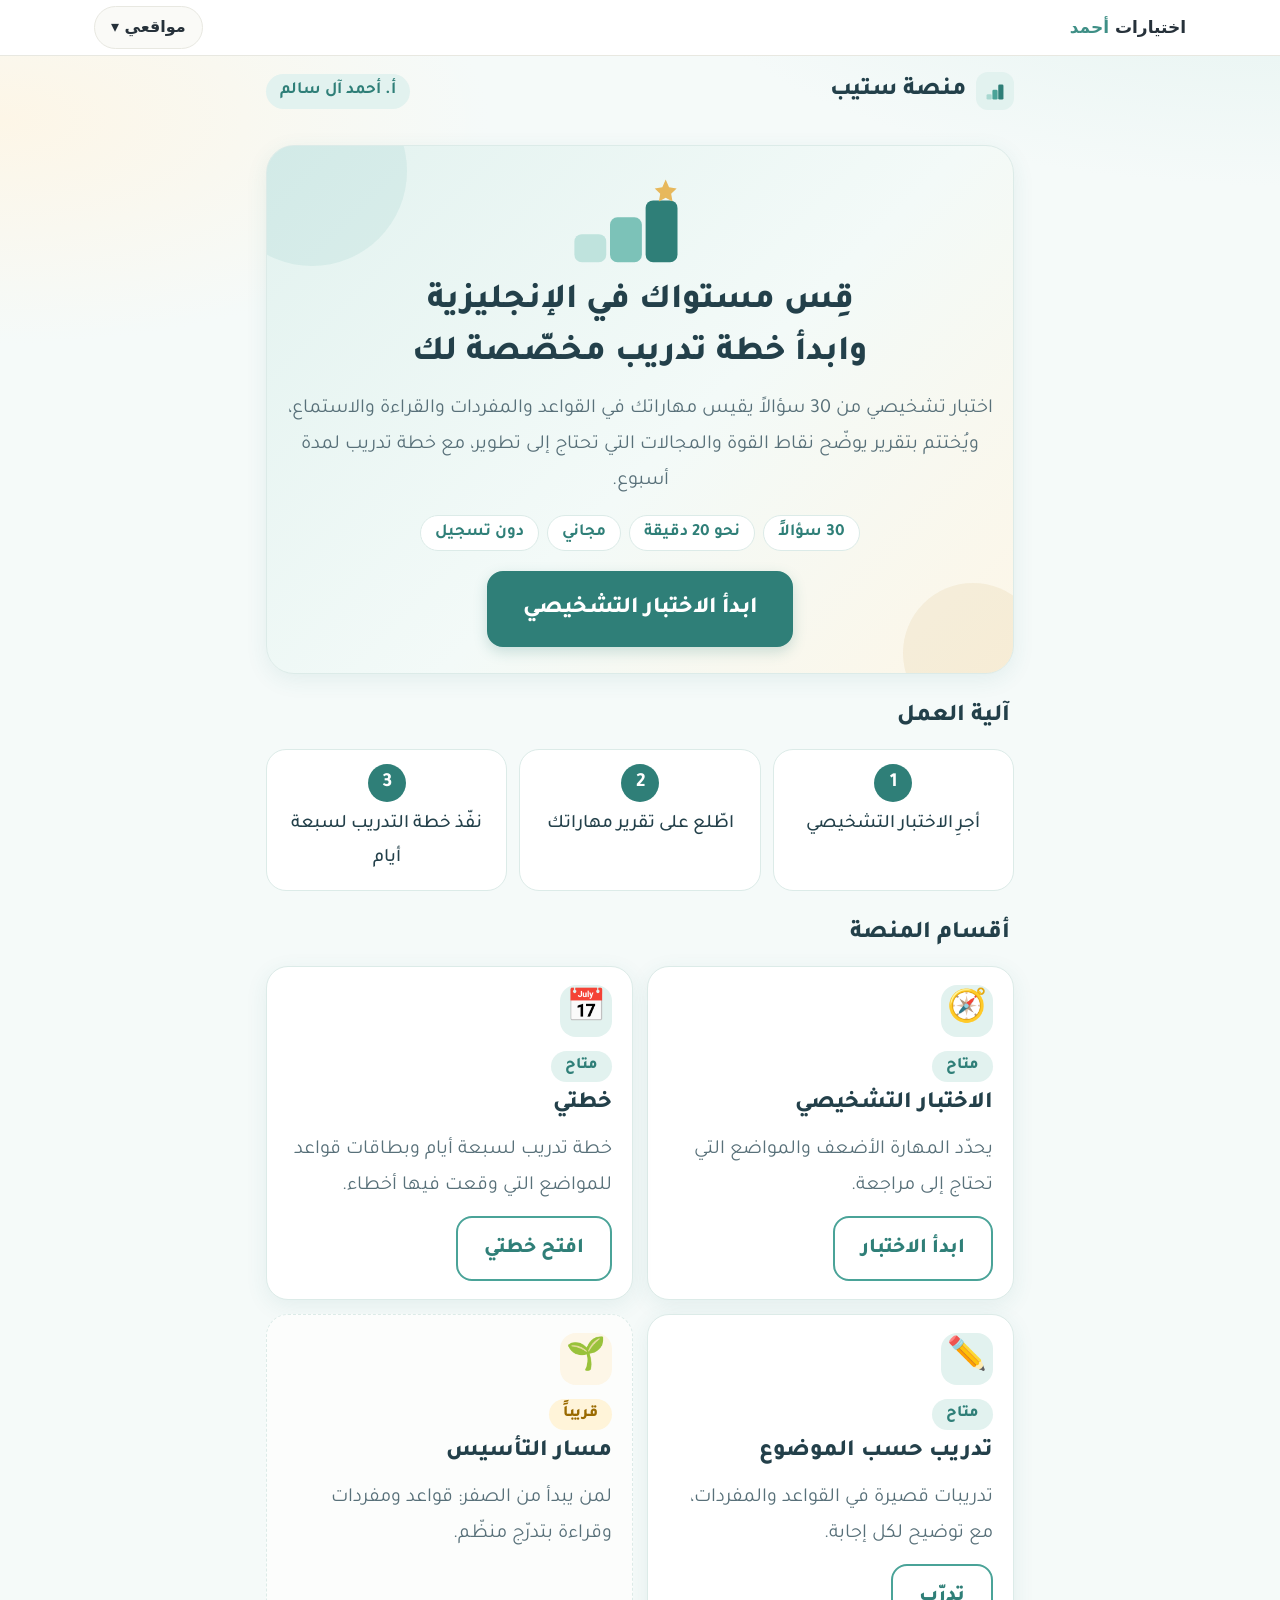
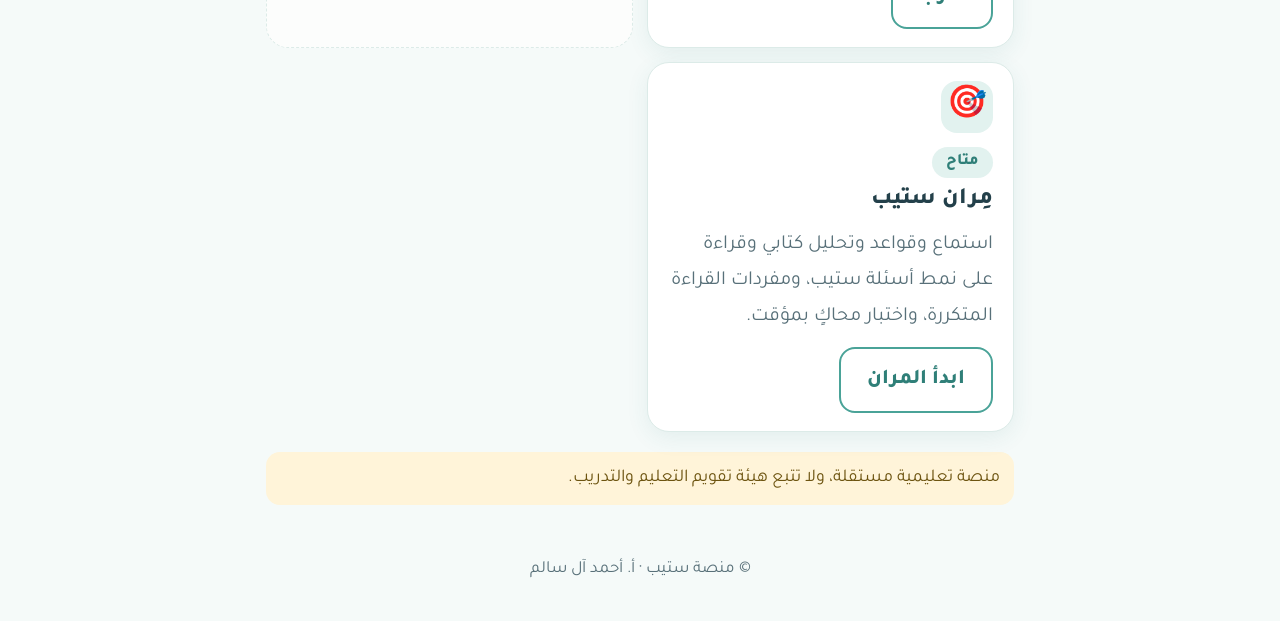
==== commit bf65ab52: "Add standalone STEP drill (moved from English club)" ====
--- a/index.html
+++ b/index.html
@@ -32,7 +32,7 @@
 <a class="card" href="plan.html" style="text-decoration:none;color:inherit"><div class="ico">📅</div><span class="tag">متاح</span><h3>خطتي</h3><p>خطة تدريب لسبعة أيام وبطاقات قواعد للمواضع التي وقعت فيها أخطاء.</p><span class="btn sec">افتح خطتي</span></a>
 <a class="card" href="practice.html" style="text-decoration:none;color:inherit"><div class="ico">✏️</div><span class="tag">متاح</span><h3>تدريب حسب الموضوع</h3><p>تدريبات قصيرة في القواعد والمفردات، مع توضيح لكل إجابة.</p><span class="btn sec">تدرّب</span></a>
 <div class="card soonc"><div class="ico">🌱</div><span class="tag soon">قريباً</span><h3>مسار التأسيس</h3><p>لمن يبدأ من الصفر: قواعد ومفردات وقراءة بتدرّج منظّم.</p></div>
-<div class="card soonc"><div class="ico">🎯</div><span class="tag soon">قريباً</span><h3>مسار تدريب ستيب</h3><p>تدريب على أنماط الأسئلة، يليه اختبارات تجريبية كاملة.</p></div>
+<a class="card" href="drill/" style="text-decoration:none;color:inherit"><div class="ico">🎯</div><span class="tag">متاح</span><h3>مِران ستيب</h3><p>استماع وقواعد وتحليل كتابي وقراءة على نمط أسئلة ستيب، ومفردات القراءة المتكررة، واختبار محاكٍ بمؤقت.</p><span class="btn sec">ابدأ المران</span></a>
 </div>
 <p class="note" style="margin-top:20px">منصة تعليمية مستقلة، ولا تتبع هيئة تقويم التعليم والتدريب.</p>
 </main>
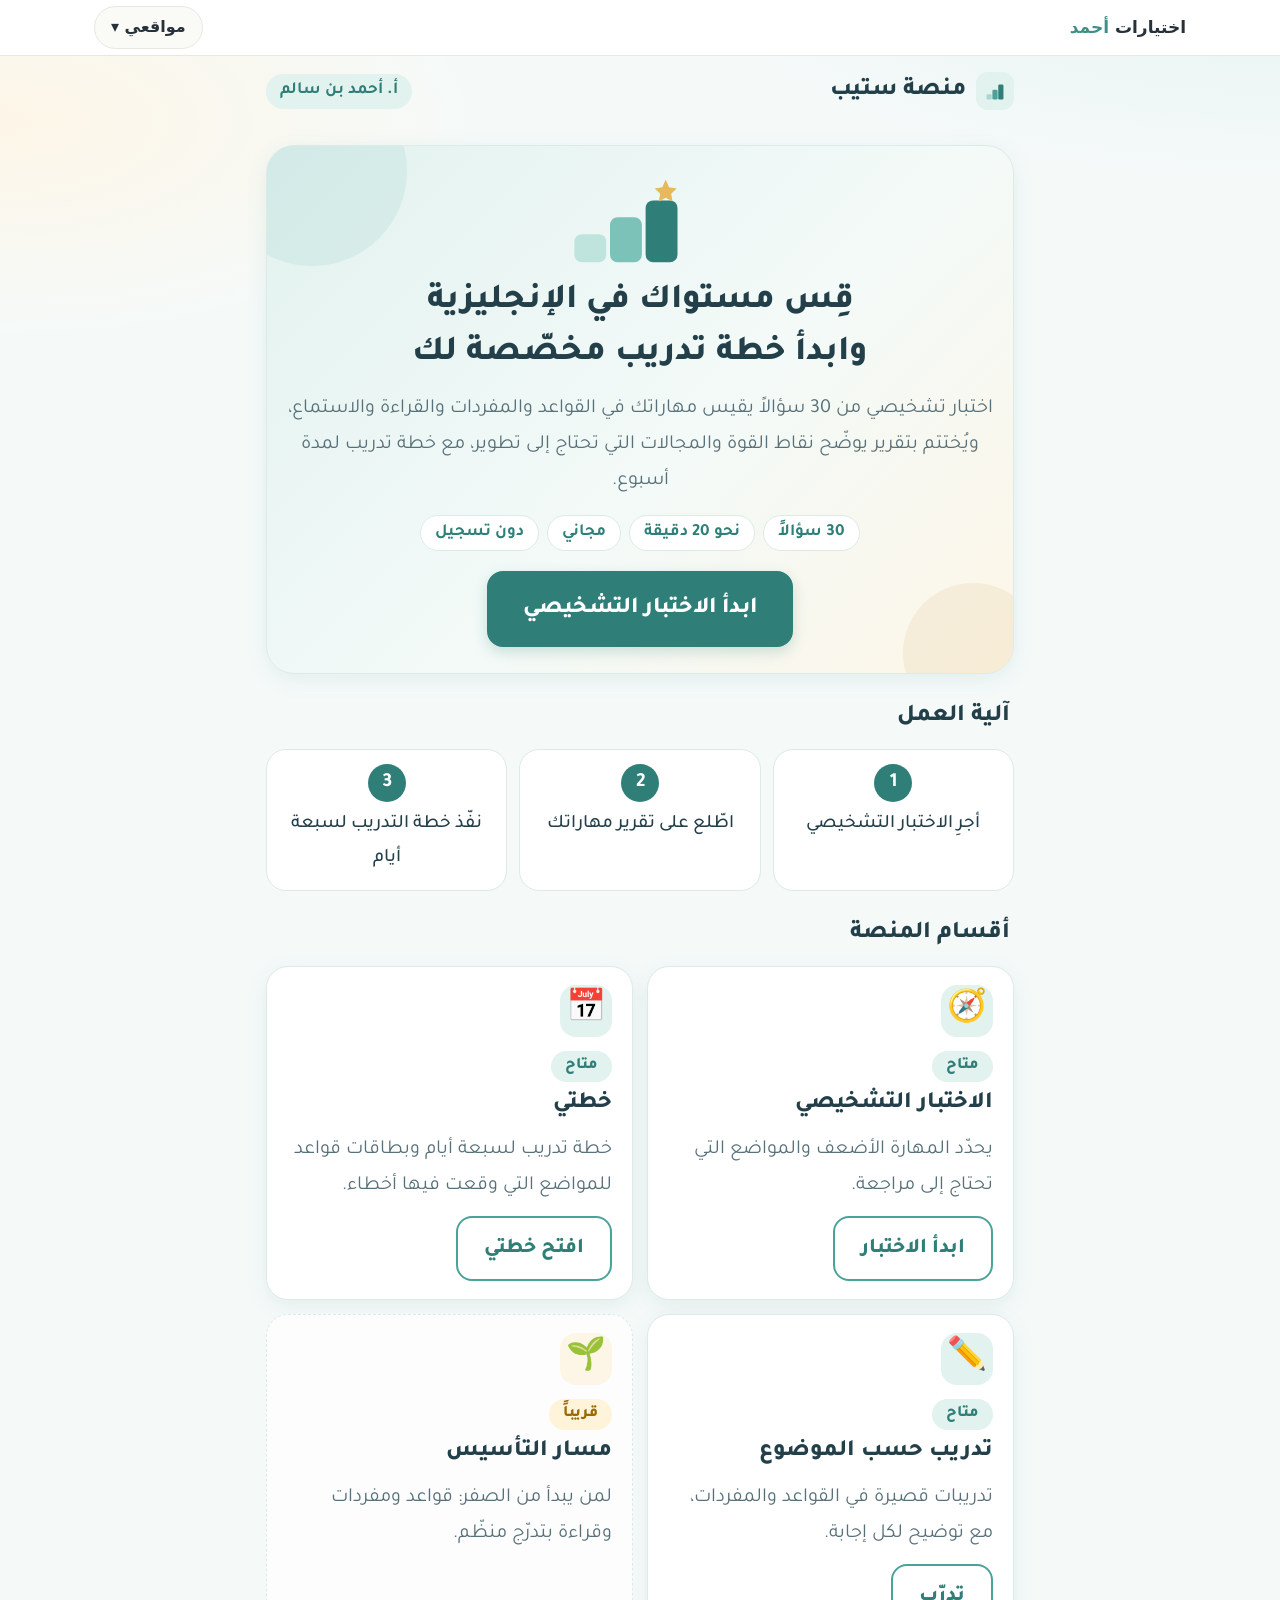
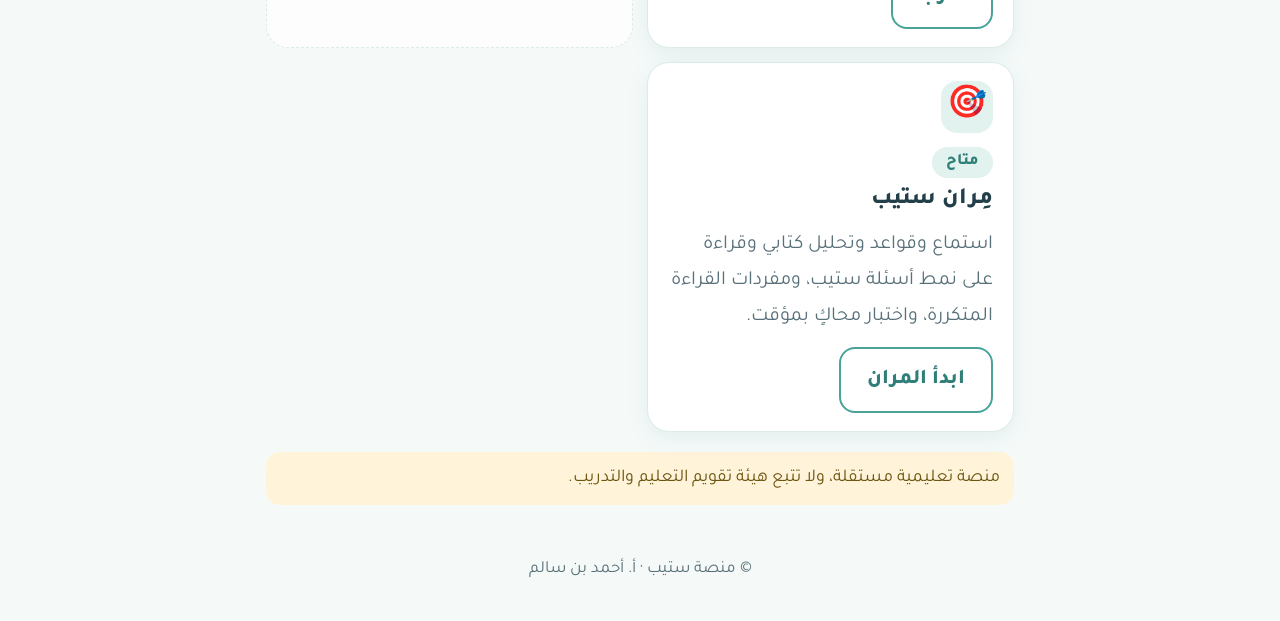
==== commit c5c319f2: "Rename author to أحمد بن سالم" ====
--- a/index.html
+++ b/index.html
@@ -4,7 +4,7 @@
 <meta name="description" content="اختبار تشخيصي مجاني يقيس مستواك في اللغة الإنجليزية، ويزوّدك بتقرير مفصّل وخطة تدريب أسبوعية مخصّصة.">
 <meta name="theme-color" content="#e2f2ef">
 <link rel="stylesheet" href="assets/style.css"></head><body>
-<header class="top"><a href="./">منصة ستيب</a><small>أ. أحمد آل سالم</small></header>
+<header class="top"><a href="./">منصة ستيب</a><small>أ. أحمد بن سالم</small></header>
 <main class="wrap">
 <section class="hero">
 <svg class="stairs" viewBox="0 0 160 100" aria-hidden="true">
@@ -36,5 +36,5 @@
 </div>
 <p class="note" style="margin-top:20px">منصة تعليمية مستقلة، ولا تتبع هيئة تقويم التعليم والتدريب.</p>
 </main>
-<footer>© منصة ستيب · أ. أحمد آل سالم</footer>
+<footer>© منصة ستيب · أ. أحمد بن سالم</footer>
 <script src="assets/ahmed-shell.js"></script><script src="assets/counter.js"></script></body></html>
